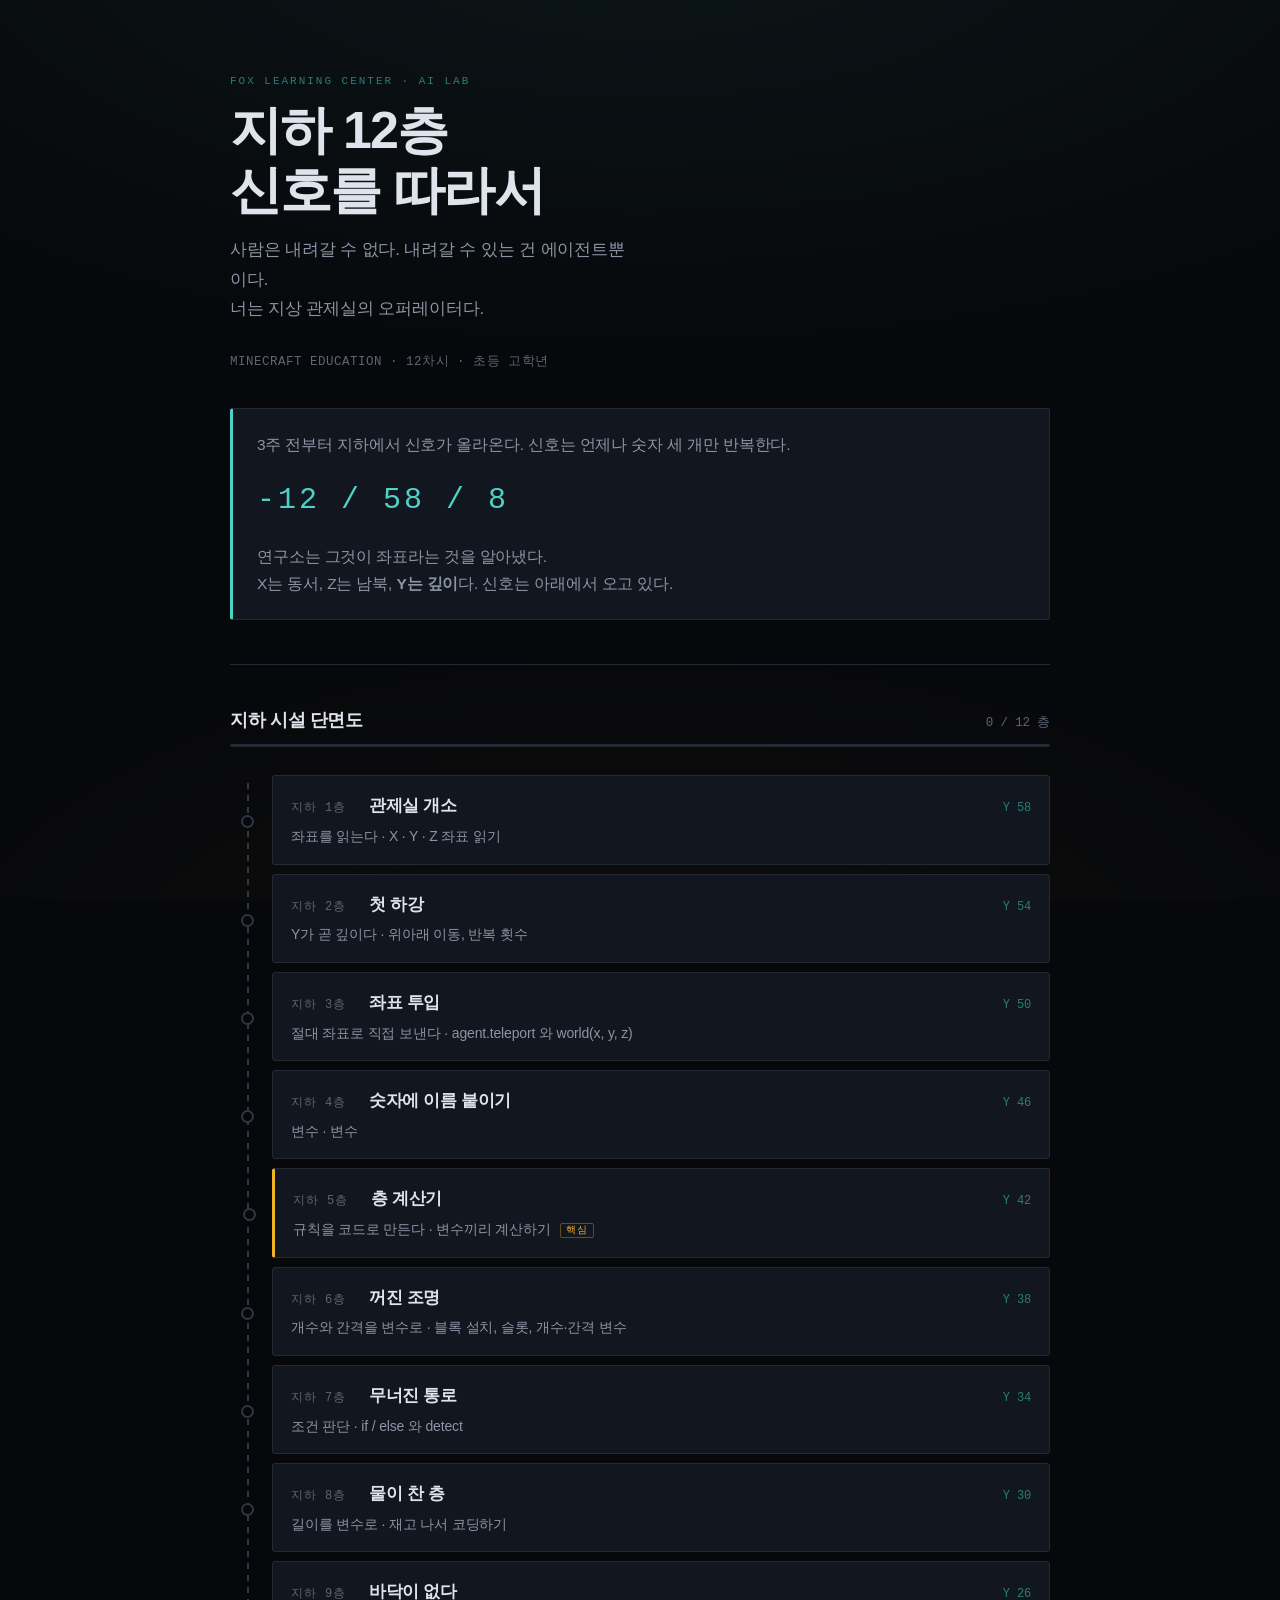
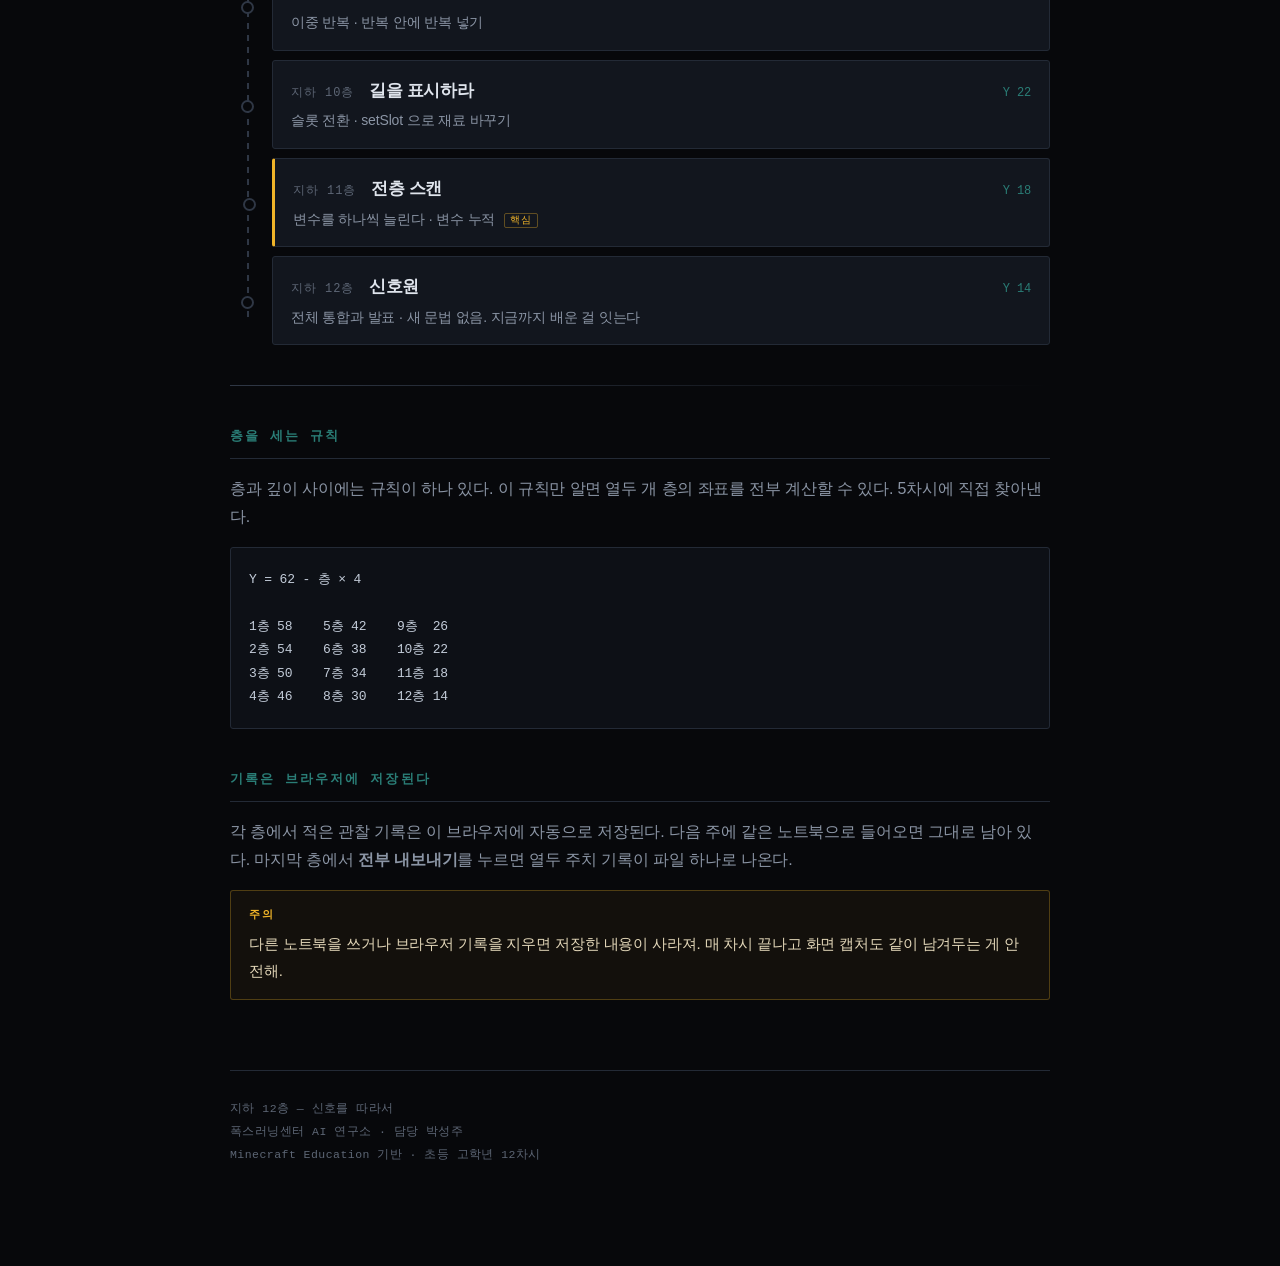
==== docs/index.html @ 3bc2bc6d "아이용 웹 교재 사이트 추가 Co-Authored-By: Claude Opus 5 <noreply@anthropic.com>" ====
<!doctype html>
<html lang="ko">
<head>
<meta charset="utf-8">
<meta name="viewport" content="width=device-width, initial-scale=1">
<title>지하 12층 — 신호를 따라서 | 폭스러닝센터 AI 연구소</title>
<meta name="description" content="Minecraft Education 기반 코딩 프로그램. 좌표와 변수로 지하 12층까지 내려간다.">
<link rel="stylesheet" href="css/style.css">
</head>
<body>
<div class="wrap">

  <header class="hero">
    <p class="eyebrow">Fox Learning Center · AI LAB</p>
    <h1>지하 12층<br>신호를 따라서</h1>
    <p class="tagline">사람은 내려갈 수 없다. 내려갈 수 있는 건 에이전트뿐이다.<br>너는 지상 관제실의 오퍼레이터다.</p>
    <p class="meta">MINECRAFT EDUCATION · 12차시 · 초등 고학년</p>

    <div class="signal-box">
      <p>3주 전부터 지하에서 신호가 올라온다. 신호는 언제나 숫자 세 개만 반복한다.</p>
      <span class="signal-code">-12 / 58 / 8</span>
      <p>연구소는 그것이 좌표라는 것을 알아냈다.<br>
      X는 동서, Z는 남북, <b>Y는 깊이</b>다. 신호는 아래에서 오고 있다.</p>
    </div>
  </header>

  <div class="progress">
    <h2>지하 시설 단면도</h2>
    <span class="count">0 / 12 층</span>
  </div>
  <div class="bar"><i></i></div>

  <div class="shaft" id="shaft"></div>

  <hr class="rule">

  <section>
    <h2>층을 세는 규칙</h2>
    <p style="color:var(--tx-dim);margin-top:0">
      층과 깊이 사이에는 규칙이 하나 있다. 이 규칙만 알면 열두 개 층의 좌표를 전부 계산할 수 있다.
      5차시에 직접 찾아낸다.
    </p>
    <div class="codebox">
      <pre>Y = 62 - 층 × 4

1층 58    5층 42    9층  26
2층 54    6층 38    10층 22
3층 50    7층 34    11층 18
4층 46    8층 30    12층 14</pre>
    </div>
  </section>

  <section>
    <h2>기록은 브라우저에 저장된다</h2>
    <p style="color:var(--tx-dim);margin-top:0">
      각 층에서 적은 관찰 기록은 이 브라우저에 자동으로 저장된다.
      다음 주에 같은 노트북으로 들어오면 그대로 남아 있다.
      마지막 층에서 <b>전부 내보내기</b>를 누르면 열두 주치 기록이 파일 하나로 나온다.
    </p>
    <div class="tip">
      <b>주의</b>
      다른 노트북을 쓰거나 브라우저 기록을 지우면 저장한 내용이 사라져.
      매 차시 끝나고 화면 캡처도 같이 남겨두는 게 안전해.
    </div>
  </section>

  <footer>
    지하 12층 — 신호를 따라서<br>
    폭스러닝센터 AI 연구소 · 담당 박성주<br>
    Minecraft Education 기반 · 초등 고학년 12차시
  </footer>

</div>

<script src="data/floors.js"></script>
<script src="js/app.js"></script>
</body>
</html>
---- docs/css/style.css ----
/* 아이용 웹 교재 스타일 — 관제실 터미널 톤 */

:root {
  --bg: #07080b;
  --bg-2: #0d1016;
  --panel: #12161e;
  --panel-2: #161b25;
  --line: #232a36;
  --line-2: #2f3745;
  --tx: #dfe4ec;
  --tx-dim: #8b95a5;
  --tx-faint: #5d6675;
  --cyan: #4fd1c5;
  --cyan-dim: #2a7d76;
  --amber: #f0b429;
  --red: #e5695b;
  --mono: "Consolas", "D2Coding", "Menlo", "Courier New", monospace;
  --sans: -apple-system, BlinkMacSystemFont, "Segoe UI", "Malgun Gothic",
    "Apple SD Gothic Neo", "Noto Sans KR", sans-serif;
}

* { box-sizing: border-box; }

html { -webkit-text-size-adjust: 100%; }

body {
  margin: 0;
  background: var(--bg);
  color: var(--tx);
  font-family: var(--sans);
  font-size: 16px;
  line-height: 1.75;
  letter-spacing: -0.01em;
  background-image:
    radial-gradient(ellipse 80% 50% at 50% -10%, rgba(79, 209, 197, 0.07), transparent),
    radial-gradient(ellipse 60% 40% at 50% 110%, rgba(240, 180, 41, 0.04), transparent);
  background-attachment: fixed;
}

.wrap {
  max-width: 860px;
  margin: 0 auto;
  padding: 0 20px 100px;
}

/* ---------- 공통 ---------- */

a { color: var(--cyan); text-decoration: none; }
a:hover { text-decoration: underline; }

.mono { font-family: var(--mono); }

.eyebrow {
  font-family: var(--mono);
  font-size: 11px;
  letter-spacing: 0.18em;
  text-transform: uppercase;
  color: var(--cyan-dim);
  margin: 0 0 10px;
}

.rule {
  height: 1px;
  background: linear-gradient(90deg, var(--line-2), transparent);
  border: 0;
  margin: 40px 0;
}

/* ---------- 표지 ---------- */

.hero {
  padding: 72px 0 44px;
  border-bottom: 1px solid var(--line);
}

.hero h1 {
  font-size: clamp(32px, 7vw, 52px);
  line-height: 1.15;
  margin: 0 0 14px;
  font-weight: 800;
  letter-spacing: -0.035em;
}

.hero .tagline {
  color: var(--tx-dim);
  font-size: 17px;
  margin: 0 0 28px;
  max-width: 42ch;
}

.hero .meta {
  font-family: var(--mono);
  font-size: 12.5px;
  color: var(--tx-faint);
  letter-spacing: 0.04em;
}

/* 수신 신호 패널 */

.signal-box {
  margin: 34px 0 0;
  border: 1px solid var(--line);
  border-left: 3px solid var(--cyan);
  background: var(--panel);
  padding: 22px 24px;
  border-radius: 3px;
}

.signal-box p {
  margin: 0 0 12px;
  color: var(--tx-dim);
  font-size: 15.5px;
}

.signal-box p:last-child { margin-bottom: 0; }

.signal-code {
  font-family: var(--mono);
  font-size: clamp(22px, 5vw, 30px);
  color: var(--cyan);
  letter-spacing: 0.1em;
  margin: 16px 0;
  display: block;
}

/* ---------- 진행률 ---------- */

.progress {
  margin: 40px 0 8px;
  display: flex;
  align-items: baseline;
  justify-content: space-between;
  gap: 16px;
}

.progress h2 { font-size: 18px; margin: 0; letter-spacing: -0.02em; }

.progress .count {
  font-family: var(--mono);
  font-size: 12.5px;
  color: var(--tx-faint);
}

.bar {
  height: 3px;
  background: var(--line);
  border-radius: 2px;
  overflow: hidden;
  margin-bottom: 28px;
}

.bar > i {
  display: block;
  height: 100%;
  width: 0;
  background: var(--cyan);
  transition: width 0.5s ease;
}

/* ---------- 12층 단면도 ---------- */

.shaft { position: relative; padding-left: 42px; }

.shaft::before {
  content: "";
  position: absolute;
  left: 17px;
  top: 8px;
  bottom: 26px;
  width: 2px;
  background: repeating-linear-gradient(
    to bottom, var(--line-2) 0 6px, transparent 6px 12px
  );
}

.floor {
  position: relative;
  display: block;
  border: 1px solid var(--line);
  background: var(--panel);
  border-radius: 3px;
  padding: 15px 18px;
  margin-bottom: 9px;
  color: inherit;
  transition: border-color 0.15s, background 0.15s, transform 0.15s;
}

.floor:hover {
  border-color: var(--cyan-dim);
  background: var(--panel-2);
  text-decoration: none;
  transform: translateX(3px);
}

.floor::before {
  content: "";
  position: absolute;
  left: -32px;
  top: 50%;
  width: 9px;
  height: 9px;
  margin-top: -4.5px;
  border-radius: 50%;
  background: var(--bg);
  border: 2px solid var(--line-2);
}

.floor.done::before { background: var(--cyan); border-color: var(--cyan); }
.floor.key { border-left: 3px solid var(--amber); }

.floor-top {
  display: flex;
  align-items: baseline;
  gap: 12px;
  flex-wrap: wrap;
}

.floor-n {
  font-family: var(--mono);
  font-size: 12px;
  color: var(--tx-faint);
  letter-spacing: 0.08em;
  min-width: 66px;
}

.floor-title { font-size: 17px; font-weight: 700; letter-spacing: -0.02em; }

.floor-y {
  font-family: var(--mono);
  font-size: 12px;
  color: var(--cyan-dim);
  margin-left: auto;
}

.floor-sub {
  color: var(--tx-dim);
  font-size: 14px;
  margin-top: 3px;
}

.floor.key .floor-sub::after {
  content: "핵심";
  font-family: var(--mono);
  font-size: 10px;
  letter-spacing: 0.1em;
  color: var(--amber);
  border: 1px solid rgba(240, 180, 41, 0.35);
  border-radius: 2px;
  padding: 1px 5px;
  margin-left: 9px;
  vertical-align: 1px;
}

/* ---------- 층 페이지 ---------- */

.topnav {
  display: flex;
  align-items: center;
  justify-content: space-between;
  gap: 10px;
  padding: 20px 0;
  border-bottom: 1px solid var(--line);
  font-family: var(--mono);
  font-size: 12.5px;
}

.topnav a, .topnav span { color: var(--tx-faint); }
.topnav a:hover { color: var(--cyan); text-decoration: none; }
.topnav .disabled { opacity: 0.28; }

.fhead { padding: 44px 0 30px; }

.fhead h1 {
  font-size: clamp(28px, 6vw, 40px);
  margin: 0 0 8px;
  font-weight: 800;
  letter-spacing: -0.035em;
}

.fhead .sub { color: var(--tx-dim); font-size: 16.5px; margin: 0 0 24px; }

.coords {
  display: flex;
  gap: 8px;
  flex-wrap: wrap;
  font-family: var(--mono);
}

.coord {
  border: 1px solid var(--line);
  background: var(--panel);
  border-radius: 3px;
  padding: 8px 14px;
  font-size: 13px;
}

.coord b { color: var(--cyan); font-weight: 600; }
.coord i { color: var(--tx-faint); font-style: normal; margin-right: 7px; }

section { margin: 40px 0; }

section > h2 {
  font-size: 13px;
  font-family: var(--mono);
  letter-spacing: 0.16em;
  text-transform: uppercase;
  color: var(--cyan-dim);
  margin: 0 0 16px;
  padding-bottom: 9px;
  border-bottom: 1px solid var(--line);
}

.story {
  white-space: pre-line;
  font-size: 16.5px;
  line-height: 1.95;
  color: #c8d0dc;
  border-left: 2px solid var(--line-2);
  padding-left: 20px;
}

.chips { display: flex; gap: 7px; flex-wrap: wrap; margin-bottom: 18px; }

.chip {
  font-family: var(--mono);
  font-size: 12.5px;
  border: 1px solid var(--cyan-dim);
  color: var(--cyan);
  border-radius: 3px;
  padding: 3px 10px;
}

.chip.slot { border-color: var(--line-2); color: var(--amber); }

/* 임무 체크리스트 */

.tasks { list-style: none; margin: 0; padding: 0; }

.tasks li { margin-bottom: 4px; }

.tasks label {
  display: flex;
  gap: 12px;
  align-items: flex-start;
  padding: 11px 14px;
  border: 1px solid var(--line);
  border-radius: 3px;
  background: var(--panel);
  cursor: pointer;
  transition: border-color 0.15s;
  font-size: 15.5px;
}

.tasks label:hover { border-color: var(--line-2); }

.tasks input { margin: 6px 0 0; accent-color: var(--cyan); flex: none; }

.tasks input:checked + span { color: var(--tx-faint); text-decoration: line-through; }

/* 코드 */

.codebox { position: relative; }

.codebox pre {
  margin: 0;
  background: var(--bg-2);
  border: 1px solid var(--line);
  border-radius: 3px;
  padding: 20px 20px 20px 18px;
  overflow-x: auto;
  font-family: var(--mono);
  font-size: 13px;
  line-height: 1.8;
  color: #c3ccd9;
  tab-size: 4;
}

.copy {
  position: absolute;
  top: 10px;
  right: 10px;
  font-family: var(--mono);
  font-size: 11.5px;
  letter-spacing: 0.06em;
  background: var(--panel-2);
  color: var(--tx-dim);
  border: 1px solid var(--line-2);
  border-radius: 3px;
  padding: 5px 11px;
  cursor: pointer;
}

.copy:hover { color: var(--cyan); border-color: var(--cyan-dim); }
.copy.ok { color: var(--cyan); border-color: var(--cyan); }

.codenote {
  font-size: 13.5px;
  color: var(--tx-faint);
  margin-top: 10px;
}

/* 관찰 기록 */

.field { margin-bottom: 18px; }

.field label {
  display: block;
  font-size: 15px;
  margin-bottom: 7px;
  color: #c8d0dc;
}

.field label b {
  font-family: var(--mono);
  color: var(--cyan-dim);
  font-weight: 400;
  margin-right: 9px;
  font-size: 12.5px;
}

.field textarea {
  width: 100%;
  min-height: 52px;
  resize: vertical;
  background: var(--panel);
  border: 1px solid var(--line);
  border-radius: 3px;
  color: var(--tx);
  font-family: var(--sans);
  font-size: 15px;
  line-height: 1.7;
  padding: 11px 13px;
}

.field textarea:focus {
  outline: none;
  border-color: var(--cyan-dim);
  background: var(--panel-2);
}

.saved {
  font-family: var(--mono);
  font-size: 11.5px;
  color: var(--cyan-dim);
  height: 16px;
  margin-top: -8px;
}

/* 확장 과제 */

.stretch { list-style: none; margin: 0; padding: 0; }

.stretch li {
  padding: 12px 16px;
  border: 1px dashed var(--line-2);
  border-radius: 3px;
  margin-bottom: 7px;
  color: var(--tx-dim);
  font-size: 15px;
}

.stretch li::before {
  content: "→";
  color: var(--amber);
  margin-right: 11px;
  font-family: var(--mono);
}

/* TIP / 안내 */

.tip {
  border: 1px solid rgba(240, 180, 41, 0.28);
  background: rgba(240, 180, 41, 0.05);
  border-radius: 3px;
  padding: 15px 18px;
  font-size: 15px;
  color: #e2d6b8;
}

.tip b {
  font-family: var(--mono);
  font-size: 11px;
  letter-spacing: 0.16em;
  color: var(--amber);
  display: block;
  margin-bottom: 6px;
}

.shotnote {
  border: 1px solid var(--line);
  background: var(--panel);
  border-radius: 3px;
  padding: 15px 18px;
  font-size: 15px;
  color: var(--tx-dim);
}

.shotnote code {
  font-family: var(--mono);
  color: var(--cyan);
  font-size: 13.5px;
}

.ending {
  white-space: pre-line;
  border: 1px solid var(--cyan-dim);
  background: linear-gradient(180deg, rgba(79, 209, 197, 0.06), transparent);
  border-radius: 3px;
  padding: 30px 26px;
  font-size: 17px;
  line-height: 2;
  color: #cfe3e0;
  text-align: center;
}

/* 하단 이동 */

.pager {
  display: flex;
  justify-content: space-between;
  gap: 12px;
  margin-top: 56px;
  padding-top: 26px;
  border-top: 1px solid var(--line);
  font-family: var(--mono);
  font-size: 13px;
}

.pager a { color: var(--tx-dim); }
.pager a:hover { color: var(--cyan); text-decoration: none; }

/* 내보내기 */

.export {
  margin-top: 40px;
  display: flex;
  gap: 10px;
  flex-wrap: wrap;
}

.btn {
  font-family: var(--mono);
  font-size: 12.5px;
  letter-spacing: 0.05em;
  background: var(--panel);
  color: var(--tx-dim);
  border: 1px solid var(--line-2);
  border-radius: 3px;
  padding: 10px 16px;
  cursor: pointer;
}

.btn:hover { color: var(--cyan); border-color: var(--cyan-dim); }

footer {
  margin-top: 70px;
  padding-top: 26px;
  border-top: 1px solid var(--line);
  font-family: var(--mono);
  font-size: 11.5px;
  color: var(--tx-faint);
  letter-spacing: 0.04em;
  line-height: 2;
}

@media (max-width: 560px) {
  body { font-size: 15.5px; }
  .wrap { padding: 0 16px 70px; }
  .shaft { padding-left: 30px; }
  .shaft::before { left: 11px; }
  .floor::before { left: -24px; }
  .floor-y { margin-left: 0; width: 100%; }
  .codebox pre { font-size: 12px; }
}
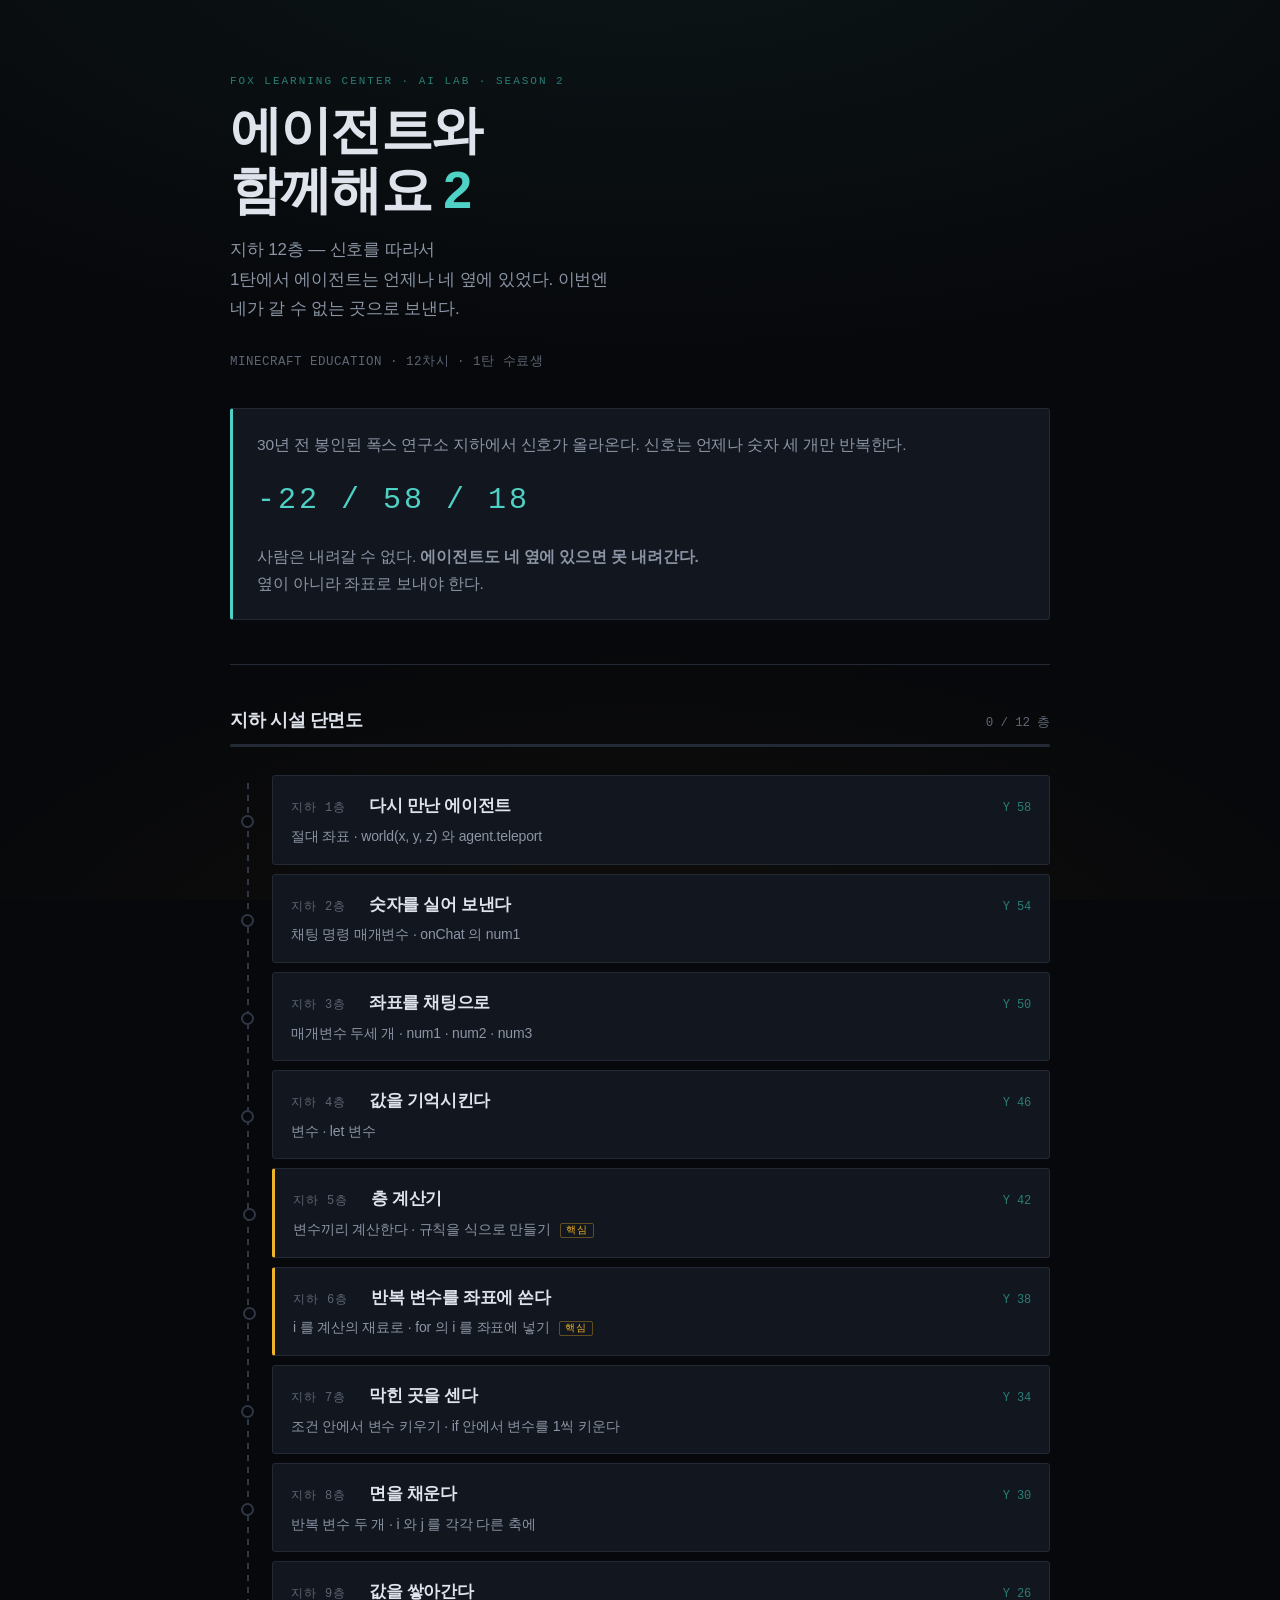
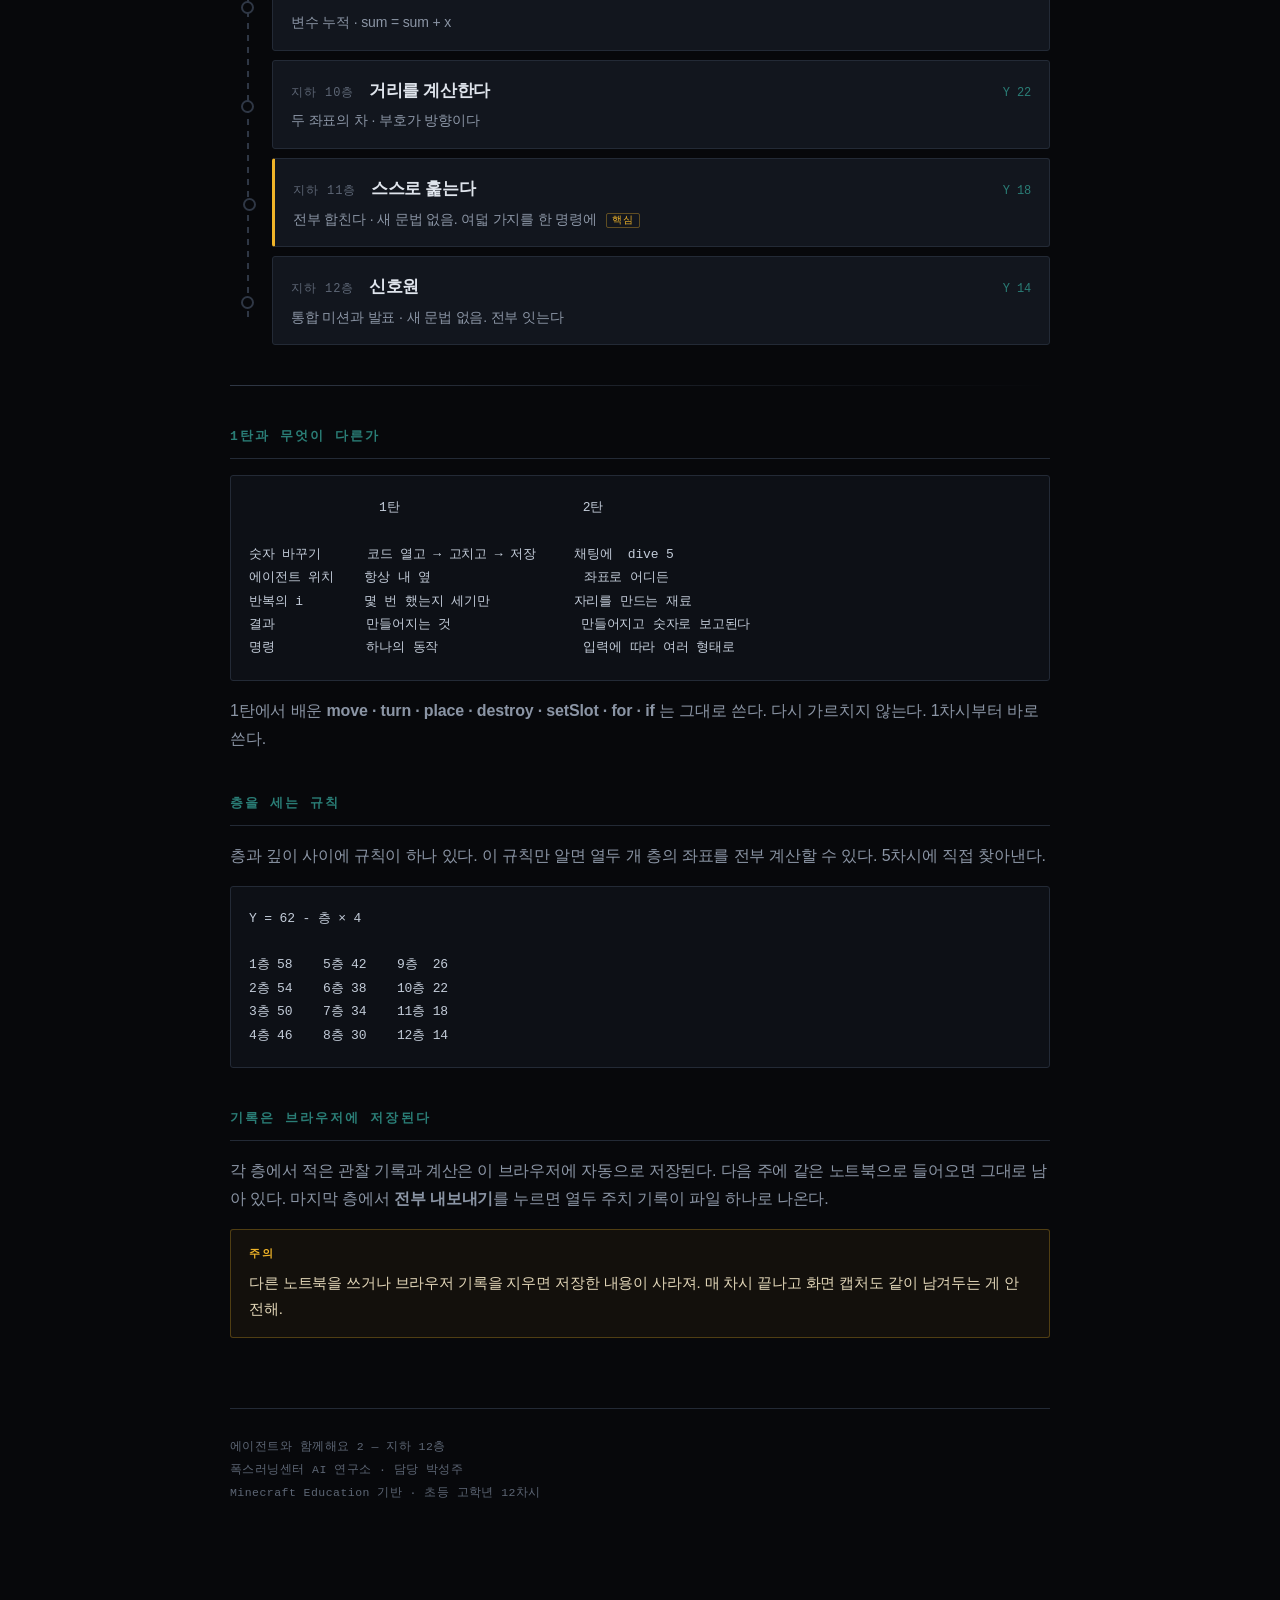
==== commit 22a02ead: "1탄 수료생 기준으로 난이도 재설계하고 「에이전트와 함께해요 2」로 개편 - 진입선 상향: 좌표 읽기·화면 조작 안내 삭제. 1차시부터 절대 좌표와 6방향 감지 - onChat 매" ====
--- a/docs/index.html
+++ b/docs/index.html
@@ -3,24 +3,25 @@
 <head>
 <meta charset="utf-8">
 <meta name="viewport" content="width=device-width, initial-scale=1">
-<title>지하 12층 — 신호를 따라서 | 폭스러닝센터 AI 연구소</title>
-<meta name="description" content="Minecraft Education 기반 코딩 프로그램. 좌표와 변수로 지하 12층까지 내려간다.">
+<title>에이전트와 함께해요 2 — 지하 12층 | 폭스러닝센터 AI 연구소</title>
+<meta name="description" content="「에이전트와 함께해요」 다음 이야기. 좌표와 변수로 지하 12층까지 내려간다.">
 <link rel="stylesheet" href="css/style.css">
 </head>
 <body>
 <div class="wrap">
 
   <header class="hero">
-    <p class="eyebrow">Fox Learning Center · AI LAB</p>
-    <h1>지하 12층<br>신호를 따라서</h1>
-    <p class="tagline">사람은 내려갈 수 없다. 내려갈 수 있는 건 에이전트뿐이다.<br>너는 지상 관제실의 오퍼레이터다.</p>
-    <p class="meta">MINECRAFT EDUCATION · 12차시 · 초등 고학년</p>
+    <p class="eyebrow">Fox Learning Center · AI LAB · SEASON 2</p>
+    <h1>에이전트와<br>함께해요 <span style="color:var(--cyan)">2</span></h1>
+    <p class="tagline">지하 12층 — 신호를 따라서<br>
+      1탄에서 에이전트는 언제나 네 옆에 있었다. 이번엔 네가 갈 수 없는 곳으로 보낸다.</p>
+    <p class="meta">MINECRAFT EDUCATION · 12차시 · 1탄 수료생</p>
 
     <div class="signal-box">
-      <p>3주 전부터 지하에서 신호가 올라온다. 신호는 언제나 숫자 세 개만 반복한다.</p>
-      <span class="signal-code">-12 / 58 / 8</span>
-      <p>연구소는 그것이 좌표라는 것을 알아냈다.<br>
-      X는 동서, Z는 남북, <b>Y는 깊이</b>다. 신호는 아래에서 오고 있다.</p>
+      <p>30년 전 봉인된 폭스 연구소 지하에서 신호가 올라온다. 신호는 언제나 숫자 세 개만 반복한다.</p>
+      <span class="signal-code">-22 / 58 / 18</span>
+      <p>사람은 내려갈 수 없다. <b>에이전트도 네 옆에 있으면 못 내려간다.</b><br>
+      옆이 아니라 좌표로 보내야 한다.</p>
     </div>
   </header>
 
@@ -35,9 +36,26 @@
   <hr class="rule">
 
   <section>
+    <h2>1탄과 무엇이 다른가</h2>
+    <div class="codebox">
+      <pre>                 1탄                        2탄
+
+숫자 바꾸기      코드 열고 → 고치고 → 저장     채팅에  dive 5
+에이전트 위치    항상 내 옆                    좌표로 어디든
+반복의 i        몇 번 했는지 세기만           자리를 만드는 재료
+결과            만들어지는 것                 만들어지고 숫자로 보고된다
+명령            하나의 동작                   입력에 따라 여러 형태로</pre>
+    </div>
+    <p style="color:var(--tx-dim)">
+      1탄에서 배운 <b>move · turn · place · destroy · setSlot · for · if</b> 는 그대로 쓴다.
+      다시 가르치지 않는다. 1차시부터 바로 쓴다.
+    </p>
+  </section>
+
+  <section>
     <h2>층을 세는 규칙</h2>
     <p style="color:var(--tx-dim);margin-top:0">
-      층과 깊이 사이에는 규칙이 하나 있다. 이 규칙만 알면 열두 개 층의 좌표를 전부 계산할 수 있다.
+      층과 깊이 사이에 규칙이 하나 있다. 이 규칙만 알면 열두 개 층의 좌표를 전부 계산할 수 있다.
       5차시에 직접 찾아낸다.
     </p>
     <div class="codebox">
@@ -53,7 +71,7 @@
   <section>
     <h2>기록은 브라우저에 저장된다</h2>
     <p style="color:var(--tx-dim);margin-top:0">
-      각 층에서 적은 관찰 기록은 이 브라우저에 자동으로 저장된다.
+      각 층에서 적은 관찰 기록과 계산은 이 브라우저에 자동으로 저장된다.
       다음 주에 같은 노트북으로 들어오면 그대로 남아 있다.
       마지막 층에서 <b>전부 내보내기</b>를 누르면 열두 주치 기록이 파일 하나로 나온다.
     </p>
@@ -65,7 +83,7 @@
   </section>
 
   <footer>
-    지하 12층 — 신호를 따라서<br>
+    에이전트와 함께해요 2 — 지하 12층<br>
     폭스러닝센터 AI 연구소 · 담당 박성주<br>
     Minecraft Education 기반 · 초등 고학년 12차시
   </footer>
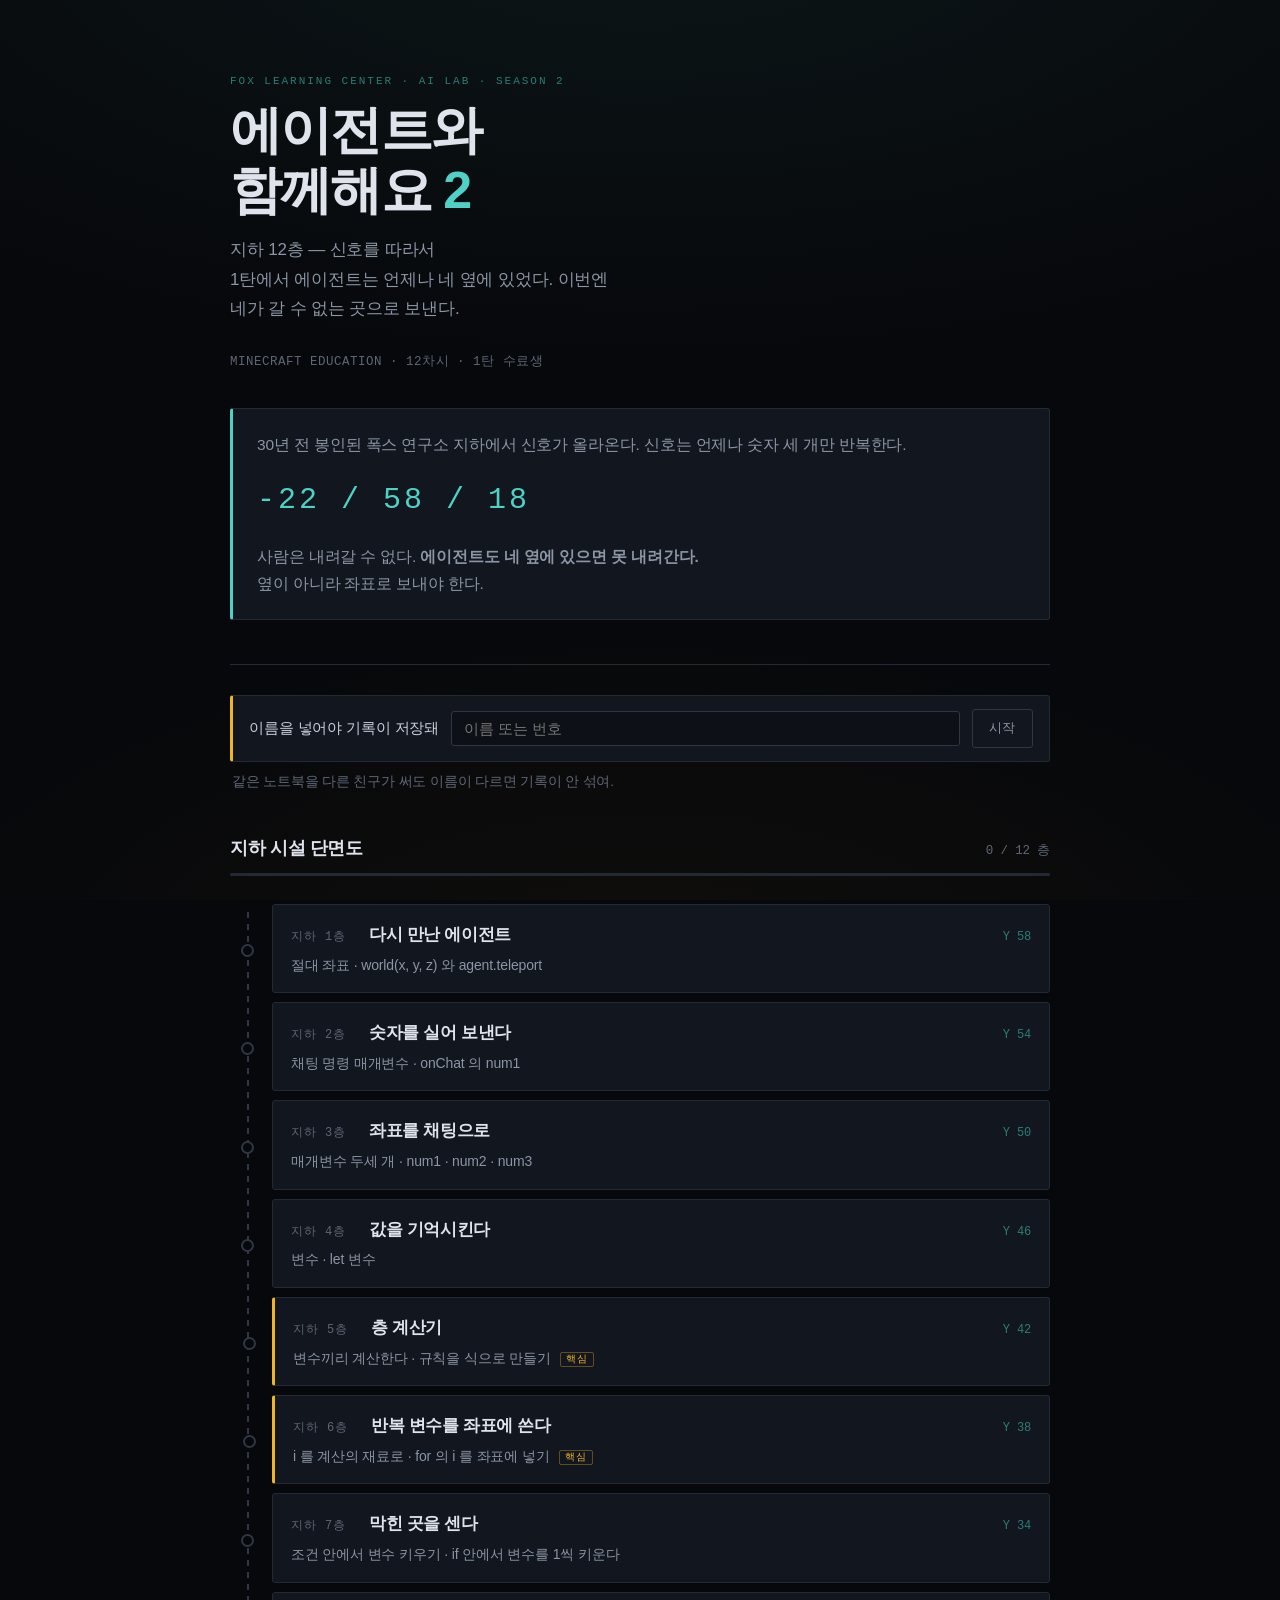
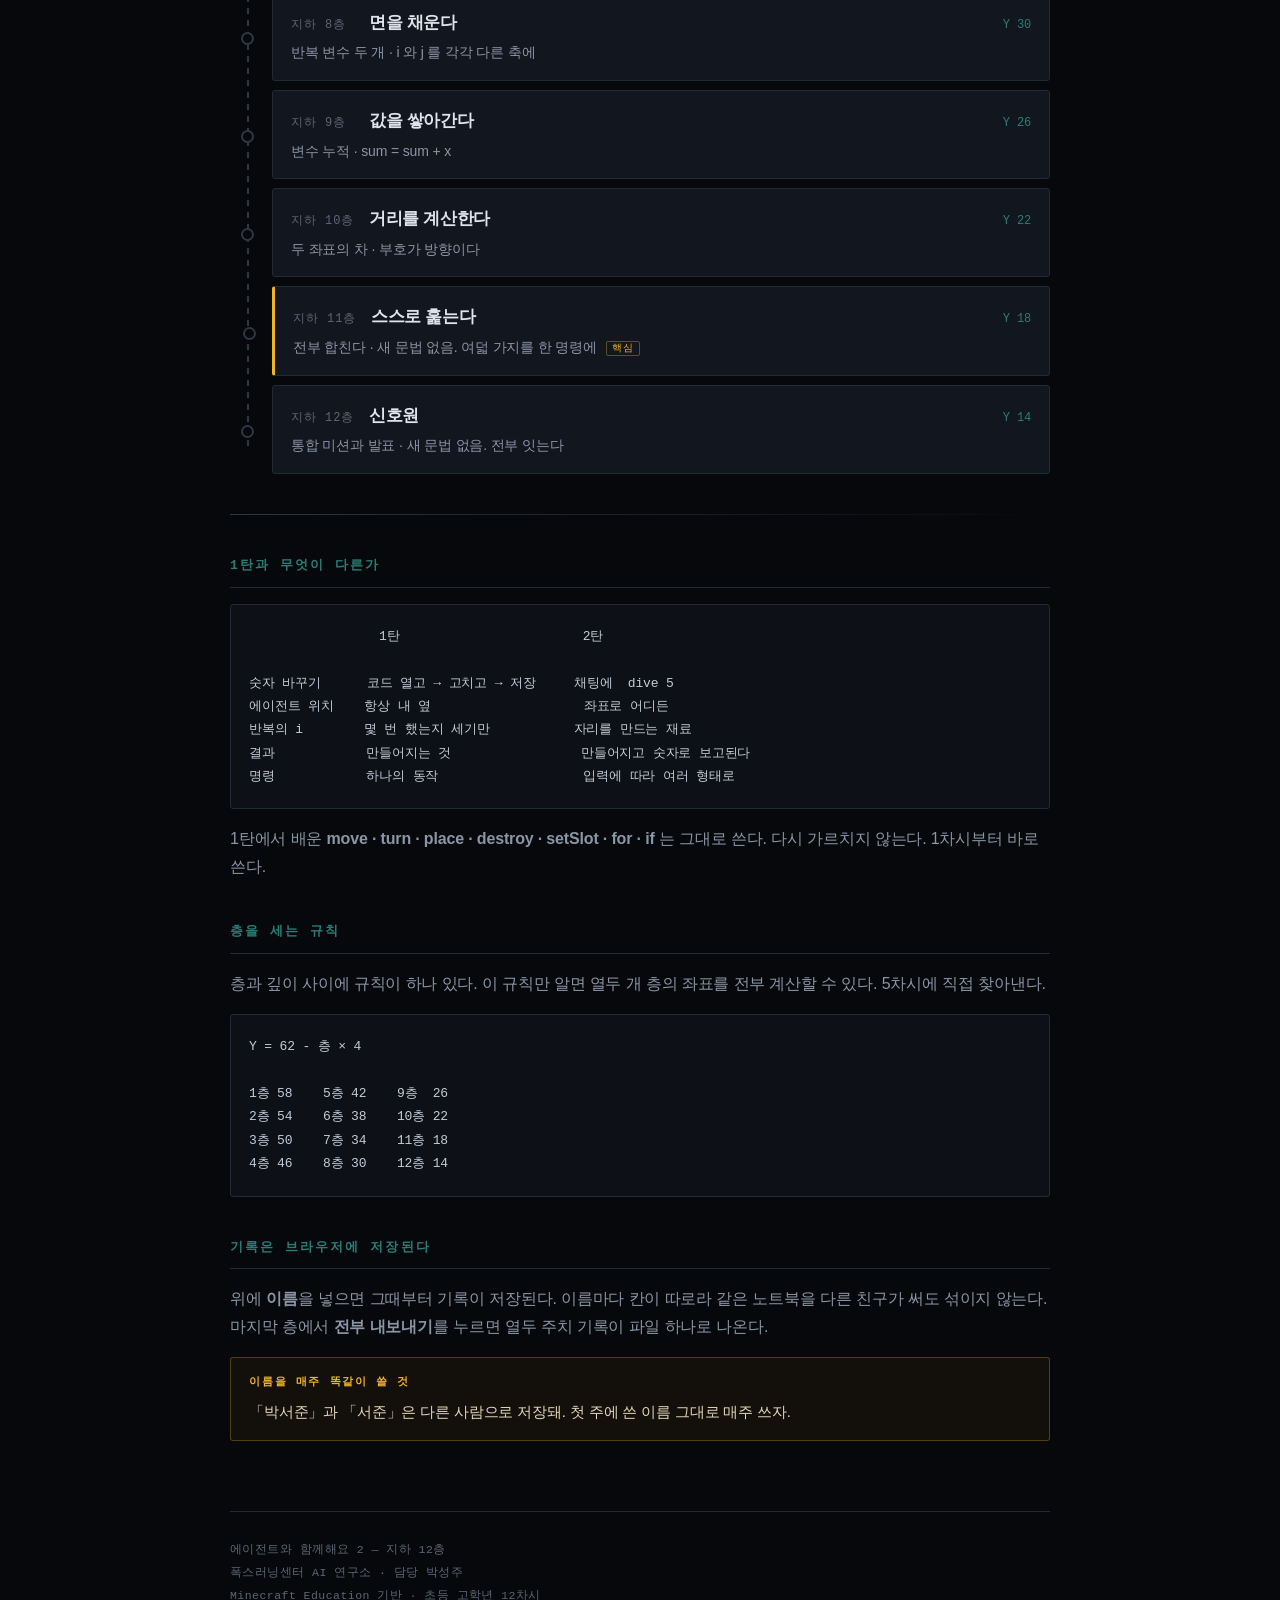
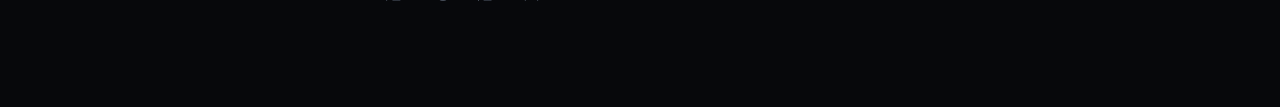
==== commit 4ffa0c6e: "아이 기록을 이름별로 분리하고 구글 시트 백업 경로를 추가 localStorage 는 기기+브라우저 프로필에 묶여 아이 계정과 무관하다. 같은 노트북을 돌려 쓰면 기록이 섞이고, " ====
--- a/docs/index.html
+++ b/docs/index.html
@@ -24,6 +24,8 @@
       옆이 아니라 좌표로 보내야 한다.</p>
     </div>
   </header>
+
+  <div id="studentbar"></div>
 
   <div class="progress">
     <h2>지하 시설 단면도</h2>
@@ -71,14 +73,13 @@
   <section>
     <h2>기록은 브라우저에 저장된다</h2>
     <p style="color:var(--tx-dim);margin-top:0">
-      각 층에서 적은 관찰 기록과 계산은 이 브라우저에 자동으로 저장된다.
-      다음 주에 같은 노트북으로 들어오면 그대로 남아 있다.
+      위에 <b>이름</b>을 넣으면 그때부터 기록이 저장된다. 이름마다 칸이 따로라
+      같은 노트북을 다른 친구가 써도 섞이지 않는다.
       마지막 층에서 <b>전부 내보내기</b>를 누르면 열두 주치 기록이 파일 하나로 나온다.
     </p>
     <div class="tip">
-      <b>주의</b>
-      다른 노트북을 쓰거나 브라우저 기록을 지우면 저장한 내용이 사라져.
-      매 차시 끝나고 화면 캡처도 같이 남겨두는 게 안전해.
+      <b>이름을 매주 똑같이 쓸 것</b>
+      「박서준」과 「서준」은 다른 사람으로 저장돼. 첫 주에 쓴 이름 그대로 매주 쓰자.
     </div>
   </section>
 
@@ -90,6 +91,7 @@
 
 </div>
 
+<script src="data/config.js"></script>
 <script src="data/floors.js"></script>
 <script src="js/app.js"></script>
 </body>
--- a/docs/css/style.css
+++ b/docs/css/style.css
@@ -123,6 +123,83 @@
   display: block;
 }
 
+/* ---------- 이름 막대 ---------- */
+
+#studentbar { margin: 30px 0 6px; }
+
+.sbar {
+  display: flex;
+  align-items: center;
+  gap: 12px;
+  flex-wrap: wrap;
+  border: 1px solid var(--line);
+  background: var(--panel);
+  border-radius: 3px;
+  padding: 13px 16px;
+}
+
+.sbar.ask { border-left: 3px solid var(--amber); }
+
+.sbar label {
+  font-size: 15px;
+  color: #c8d0dc;
+  flex: none;
+}
+
+.sbar input[type="text"] {
+  flex: 1 1 160px;
+  min-width: 130px;
+  background: var(--bg-2);
+  border: 1px solid var(--line-2);
+  border-radius: 3px;
+  color: var(--tx);
+  font-family: var(--sans);
+  font-size: 15px;
+  padding: 8px 12px;
+}
+
+.sbar input[type="text"]:focus {
+  outline: none;
+  border-color: var(--cyan-dim);
+}
+
+.sbar-who {
+  font-size: 15px;
+  color: var(--tx-dim);
+}
+
+.sbar-who b {
+  color: var(--tx);
+  font-weight: 700;
+  margin-left: 5px;
+}
+
+.sbar-note {
+  font-size: 13.5px;
+  color: var(--tx-faint);
+  margin: 8px 2px 0;
+}
+
+.syncstate {
+  font-family: var(--mono);
+  font-size: 11.5px;
+  letter-spacing: 0.04em;
+  color: var(--tx-faint);
+  margin-left: auto;
+}
+
+.syncstate.ok { color: var(--cyan-dim); }
+.syncstate.busy { color: var(--amber); }
+.syncstate.fail { color: var(--red); }
+.syncstate.off { color: var(--tx-faint); }
+
+.btn.small { padding: 7px 12px; font-size: 11.5px; }
+
+textarea:disabled {
+  opacity: 0.55;
+  cursor: not-allowed;
+}
+
 /* ---------- 진행률 ---------- */
 
 .progress {
